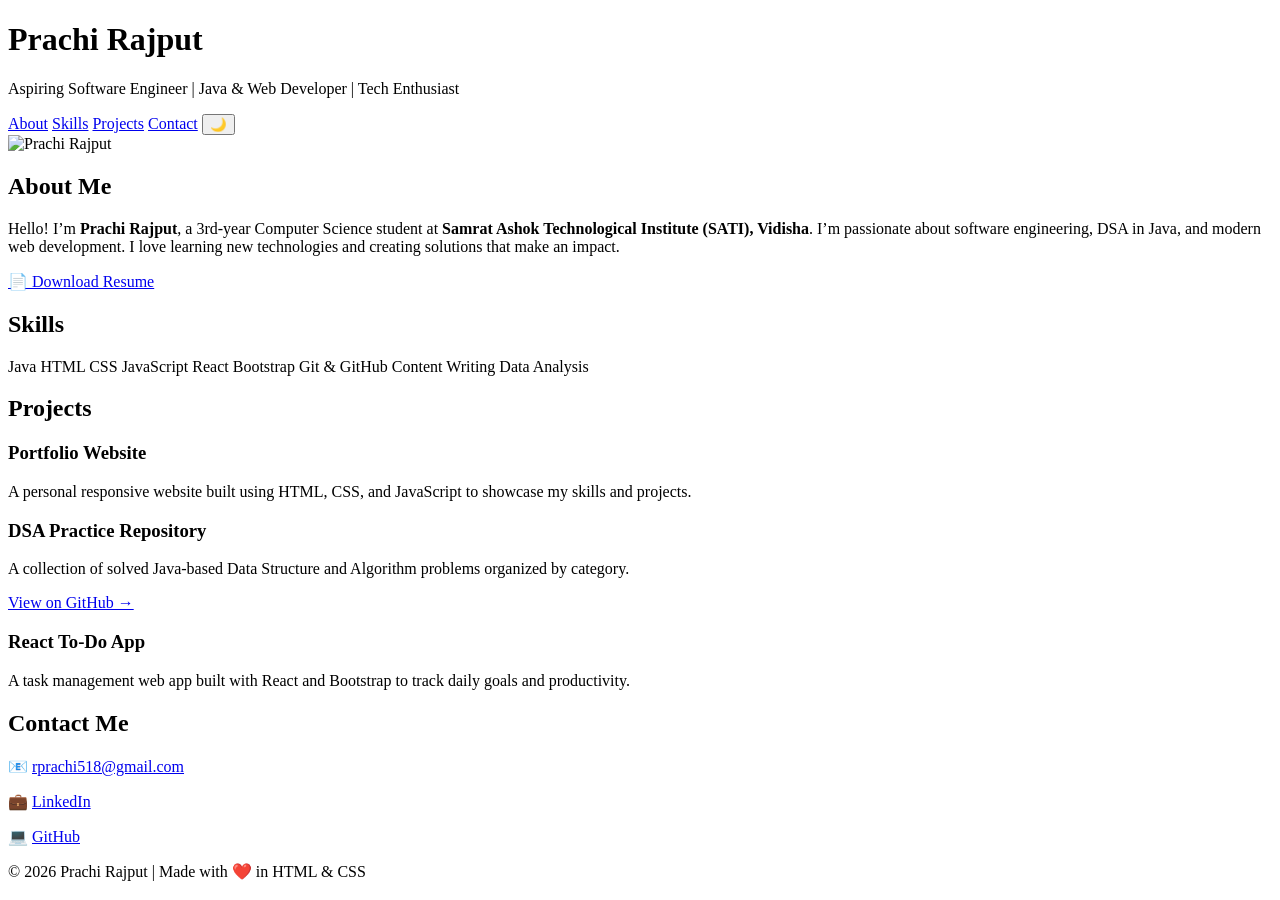
==== Portfolio.html @ 53ac87f7 "Here is my portfolio" ====
<!DOCTYPE html>
<html lang="en">
<head>
  <meta charset="UTF-8">
  <meta name="viewport" content="width=device-width, initial-scale=1.0">
  <title>Prachi Rajput | Portfolio</title>
  <link rel="stylesheet" href="styles.css">
  <link rel="icon" href="photo-placeholder.jpg">
</head>
<body>
  <header>
    <div class="container">
      <h1>Prachi Rajput</h1>
      <p class="subtitle">Aspiring Software Engineer | Java & Web Developer | Tech Enthusiast</p>
      <nav>
        <a href="#about">About</a>
        <a href="#skills">Skills</a>
        <a href="#projects">Projects</a>
        <a href="#contact">Contact</a>
        <button id="theme-toggle">🌙</button>
      </nav>
    </div>
  </header>

  <section id="about" class="section">
    <div class="container">
      <img src="photo-placeholder.jpg" alt="Prachi Rajput" class="profile-pic">
      <h2>About Me</h2>
      <p>
        Hello! I’m <strong>Prachi Rajput</strong>, a 3rd-year Computer Science student at
        <strong>Samrat Ashok Technological Institute (SATI), Vidisha</strong>.  
        I’m passionate about software engineering, DSA in Java, and modern web development.  
        I love learning new technologies and creating solutions that make an impact.
      </p>
      <a href="RESUME2.pdf" class="btn" download>📄 Download Resume</a>
    </div>
  </section>

  <section id="skills" class="section alt-bg">
    <div class="container">
      <h2>Skills</h2>
      <div class="skills-list">
        <span>Java</span>
        <span>HTML</span>
        <span>CSS</span>
        <span>JavaScript</span>
        <span>React</span>
        <span>Bootstrap</span>
        <span>Git & GitHub</span>
        <span>Content Writing</span>
        <span>Data Analysis</span>
      </div>
    </div>
  </section>

  <section id="projects" class="section">
    <div class="container">
      <h2>Projects</h2>
      <div class="projects">
        <div class="project-card">
          <h3>Portfolio Website</h3>
          <p>A personal responsive website built using HTML, CSS, and JavaScript to showcase my skills and projects.</p>
        </div>
        <div class="project-card">
          <h3>DSA Practice Repository</h3>
          <p>A collection of solved Java-based Data Structure and Algorithm problems organized by category.</p>
          <a href="https://github.com/Prachi088" target="_blank">View on GitHub →</a>
        </div>
        <div class="project-card">
          <h3>React To-Do App</h3>
          <p>A task management web app built with React and Bootstrap to track daily goals and productivity.</p>
        </div>
      </div>
    </div>
  </section>

  <section id="contact" class="section alt-bg">
    <div class="container contact">
      <h2>Contact Me</h2>
      <p>📧 <a href="mailto:rprachi518@gmail.com">rprachi518@gmail.com</a></p>
      <p>💼 <a href="https://www.linkedin.com/in/prachi-rajput-023985280" target="_blank">LinkedIn</a></p>
      <p>💻 <a href="https://github.com/Prachi088" target="_blank">GitHub</a></p>
    </div>
  </section>

  <footer>
    <p>© <span id="year"></span> Prachi Rajput | Made with ❤️ in HTML & CSS</p>
  </footer>

  <script>
    // Update year automatically
    document.getElementById('year').textContent = new Date().getFullYear();

    // Dark mode toggle
    const toggle = document.getElementById('theme-toggle');
    toggle.addEventListener('click', () => {
      document.body.classList.toggle('dark');
      toggle.textContent = document.body.classList.contains('dark') ? '☀️' : '🌙';
    });
  </script>
</body>
</html>
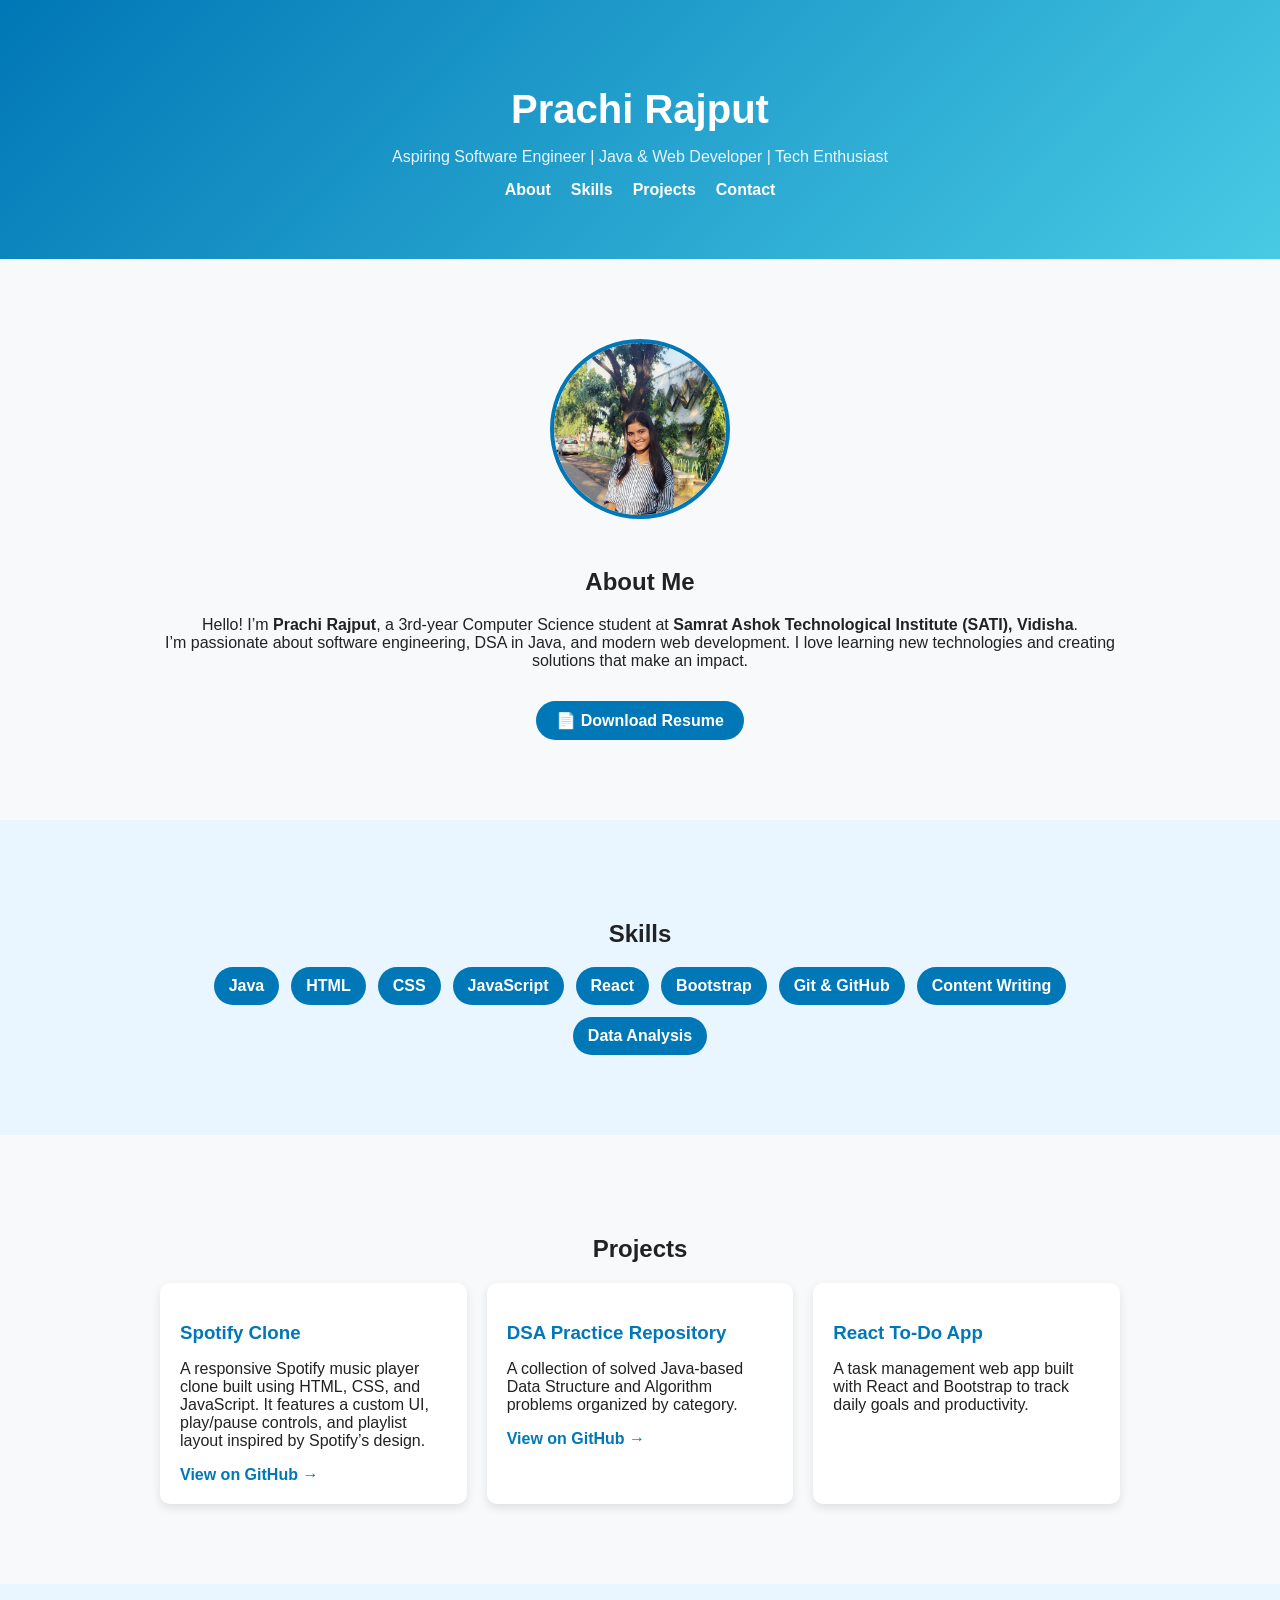
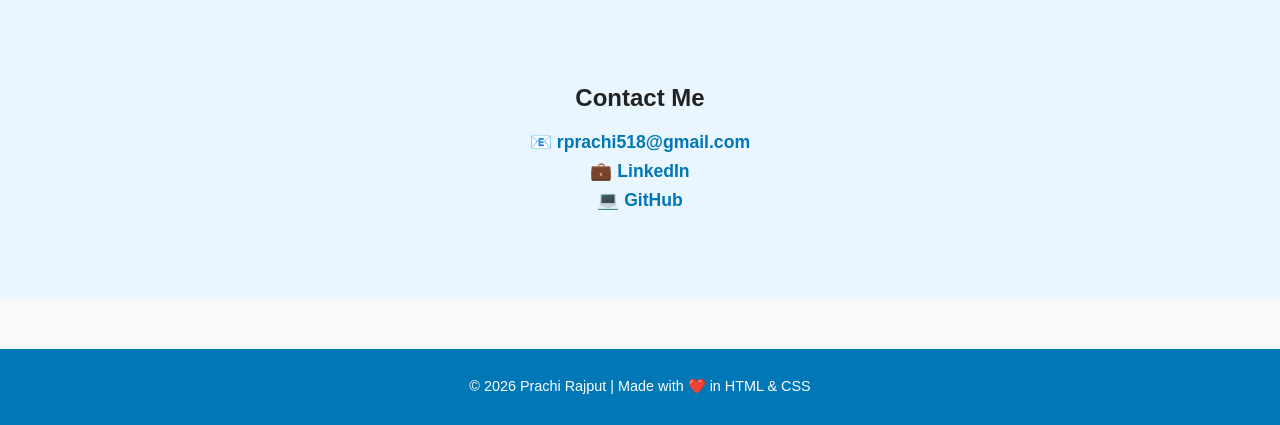
==== commit dbc28f09: "Here are the new changes for the better portfolio" ====
--- a/Portfolio.html
+++ b/Portfolio.html
@@ -1,11 +1,11 @@
 <!DOCTYPE html>
 <html lang="en">
 <head>
-  <meta charset="UTF-8">
-  <meta name="viewport" content="width=device-width, initial-scale=1.0">
+  <meta charset="UTF-8" />
+  <meta name="viewport" content="width=device-width, initial-scale=1.0" />
   <title>Prachi Rajput | Portfolio</title>
-  <link rel="stylesheet" href="styles.css">
-  <link rel="icon" href="photo-placeholder.jpg">
+  <link rel="stylesheet" href="styles.css" />
+  <link rel="icon" href="photo-placeholder.jpg" />
 </head>
 <body>
   <header>
@@ -17,19 +17,18 @@
         <a href="#skills">Skills</a>
         <a href="#projects">Projects</a>
         <a href="#contact">Contact</a>
-        <button id="theme-toggle">🌙</button>
       </nav>
     </div>
   </header>
 
   <section id="about" class="section">
     <div class="container">
-      <img src="photo-placeholder.jpg" alt="Prachi Rajput" class="profile-pic">
+      <img src="photo-placeholder.jpg" alt="Prachi Rajput" class="profile-pic" />
       <h2>About Me</h2>
       <p>
         Hello! I’m <strong>Prachi Rajput</strong>, a 3rd-year Computer Science student at
-        <strong>Samrat Ashok Technological Institute (SATI), Vidisha</strong>.  
-        I’m passionate about software engineering, DSA in Java, and modern web development.  
+        <strong>Samrat Ashok Technological Institute (SATI), Vidisha</strong>.<br />
+        I’m passionate about software engineering, DSA in Java, and modern web development.
         I love learning new technologies and creating solutions that make an impact.
       </p>
       <a href="RESUME2.pdf" class="btn" download>📄 Download Resume</a>
@@ -58,17 +57,27 @@
       <h2>Projects</h2>
       <div class="projects">
         <div class="project-card">
-          <h3>Portfolio Website</h3>
-          <p>A personal responsive website built using HTML, CSS, and JavaScript to showcase my skills and projects.</p>
+          <h3>Spotify Clone</h3>
+          <p>
+            A responsive Spotify music player clone built using HTML, CSS, and JavaScript.
+            It features a custom UI, play/pause controls, and playlist layout inspired by Spotify’s design.
+          </p>
+          <a href="https://github.com/Prachi088/spotify-clone" target="_blank">View on GitHub →</a>
         </div>
+
         <div class="project-card">
           <h3>DSA Practice Repository</h3>
-          <p>A collection of solved Java-based Data Structure and Algorithm problems organized by category.</p>
+          <p>
+            A collection of solved Java-based Data Structure and Algorithm problems organized by category.
+          </p>
           <a href="https://github.com/Prachi088" target="_blank">View on GitHub →</a>
         </div>
+
         <div class="project-card">
           <h3>React To-Do App</h3>
-          <p>A task management web app built with React and Bootstrap to track daily goals and productivity.</p>
+          <p>
+            A task management web app built with React and Bootstrap to track daily goals and productivity.
+          </p>
         </div>
       </div>
     </div>
@@ -90,13 +99,6 @@
   <script>
     // Update year automatically
     document.getElementById('year').textContent = new Date().getFullYear();
-
-    // Dark mode toggle
-    const toggle = document.getElementById('theme-toggle');
-    toggle.addEventListener('click', () => {
-      document.body.classList.toggle('dark');
-      toggle.textContent = document.body.classList.contains('dark') ? '☀️' : '🌙';
-    });
   </script>
 </body>
 </html>
--- a/styles.css
+++ b/styles.css
@@ -0,0 +1,220 @@
+/* ---------- Global ---------- */
+* {
+  box-sizing: border-box;
+  scroll-behavior: smooth;
+}
+
+body {
+  font-family: 'Poppins', sans-serif;
+  margin: 0;
+  background-color: #f8f9fa;
+  color: #222;
+  transition: background 0.3s ease, color 0.3s ease;
+}
+
+/* Dark Mode */
+body.dark {
+  background-color: #121212;
+  color: #e0e0e0;
+}
+
+.container {
+  max-width: 1000px;
+  margin: auto;
+  padding: 20px;
+}
+
+.section {
+  padding: 60px 20px;
+  text-align: center;
+}
+
+.alt-bg {
+  background: #e9f5ff;
+}
+
+body.dark .alt-bg {
+  background: #1a1a1a;
+}
+
+/* ---------- Header ---------- */
+header {
+  background: linear-gradient(135deg, #0077b6, #48cae4);
+  color: white;
+  padding: 40px 0;
+  text-align: center;
+}
+
+header h1 {
+  font-size: 2.5rem;
+  margin-bottom: 5px;
+}
+
+.subtitle {
+  font-size: 1rem;
+  opacity: 0.9;
+  margin-bottom: 15px;
+}
+
+nav {
+  display: flex;
+  justify-content: center;
+  flex-wrap: wrap;
+  gap: 20px;
+}
+
+nav a {
+  color: white;
+  text-decoration: none;
+  font-weight: 600;
+}
+
+nav a:hover {
+  text-decoration: underline;
+}
+
+#theme-toggle {
+  background: none;
+  border: 2px solid white;
+  color: white;
+  border-radius: 50%;
+  font-size: 1rem;
+  width: 35px;
+  height: 35px;
+  cursor: pointer;
+}
+
+/* ---------- About Section ---------- */
+.profile-pic {
+  width: 150px;
+  height: 150px;
+  border-radius: 50%;
+  margin-bottom: 20px;
+  border: 3px solid #0077b6;
+  object-fit: cover;
+}
+
+.btn {
+  display: inline-block;
+  background: #0077b6;
+  color: white;
+  padding: 10px 20px;
+  border-radius: 25px;
+  text-decoration: none;
+  font-weight: bold;
+  margin-top: 15px;
+  transition: background 0.3s ease;
+}
+
+.btn:hover {
+  background: #005f87;
+}
+
+/* ---------- Skills ---------- */
+.skills-list {
+  display: flex;
+  flex-wrap: wrap;
+  justify-content: center;
+  gap: 12px;
+}
+
+.skills-list span {
+  background: #0077b6;
+  color: white;
+  padding: 10px 15px;
+  border-radius: 20px;
+  font-weight: 600;
+}
+
+body.dark .skills-list span {
+  background: #219ebc;
+}
+
+/* ---------- Projects ---------- */
+.projects {
+  display: grid;
+  grid-template-columns: repeat(auto-fit, minmax(260px, 1fr));
+  gap: 20px;
+}
+
+.project-card {
+  background: white;
+  padding: 20px;
+  border-radius: 10px;
+  box-shadow: 0 4px 10px rgba(0, 0, 0, 0.1);
+  text-align: left;
+  transition: transform 0.3s ease;
+}
+
+body.dark .project-card {
+  background: #1e1e1e;
+  color: #ddd;
+}
+
+.project-card:hover {
+  transform: translateY(-5px);
+}
+
+.project-card h3 {
+  color: #0077b6;
+  margin-bottom: 10px;
+}
+
+.project-card a {
+  color: #0077b6;
+  font-weight: bold;
+  text-decoration: none;
+}
+
+.project-card a:hover {
+  text-decoration: underline;
+}
+
+/* ---------- Contact ---------- */
+.contact p {
+  font-size: 1.1rem;
+  margin: 8px 0;
+}
+
+.contact a {
+  color: #0077b6;
+  text-decoration: none;
+  font-weight: 600;
+}
+
+.contact a:hover {
+  text-decoration: underline;
+}
+
+/* ---------- Footer ---------- */
+footer {
+  background: #0077b6;
+  color: white;
+  text-align: center;
+  padding: 15px 0;
+  margin-top: 50px;
+  font-size: 0.9rem;
+}
+/* ----- Profile Image Hover Effect ----- */
+/* ----- Profile Image Hover Effect (Enhanced) ----- */
+.profile-pic {
+  width: 180px;              /* increased default size */
+  height: 180px;
+  border-radius: 50%;
+  margin-bottom: 25px;
+  border: 4px solid #0077b6;
+  object-fit: cover;
+  transition: transform 0.4s ease, box-shadow 0.4s ease;
+  cursor: pointer;
+}
+
+/* Hover: enlarge more noticeably */
+.profile-pic:hover {
+  transform: scale(1.25);    /* increased zoom amount */
+  box-shadow: 0 10px 25px rgba(0, 0, 0, 0.3);
+}
+
+/* When clicked: gentle shrink */
+.profile-pic:active {
+  transform: scale(1.15);
+}
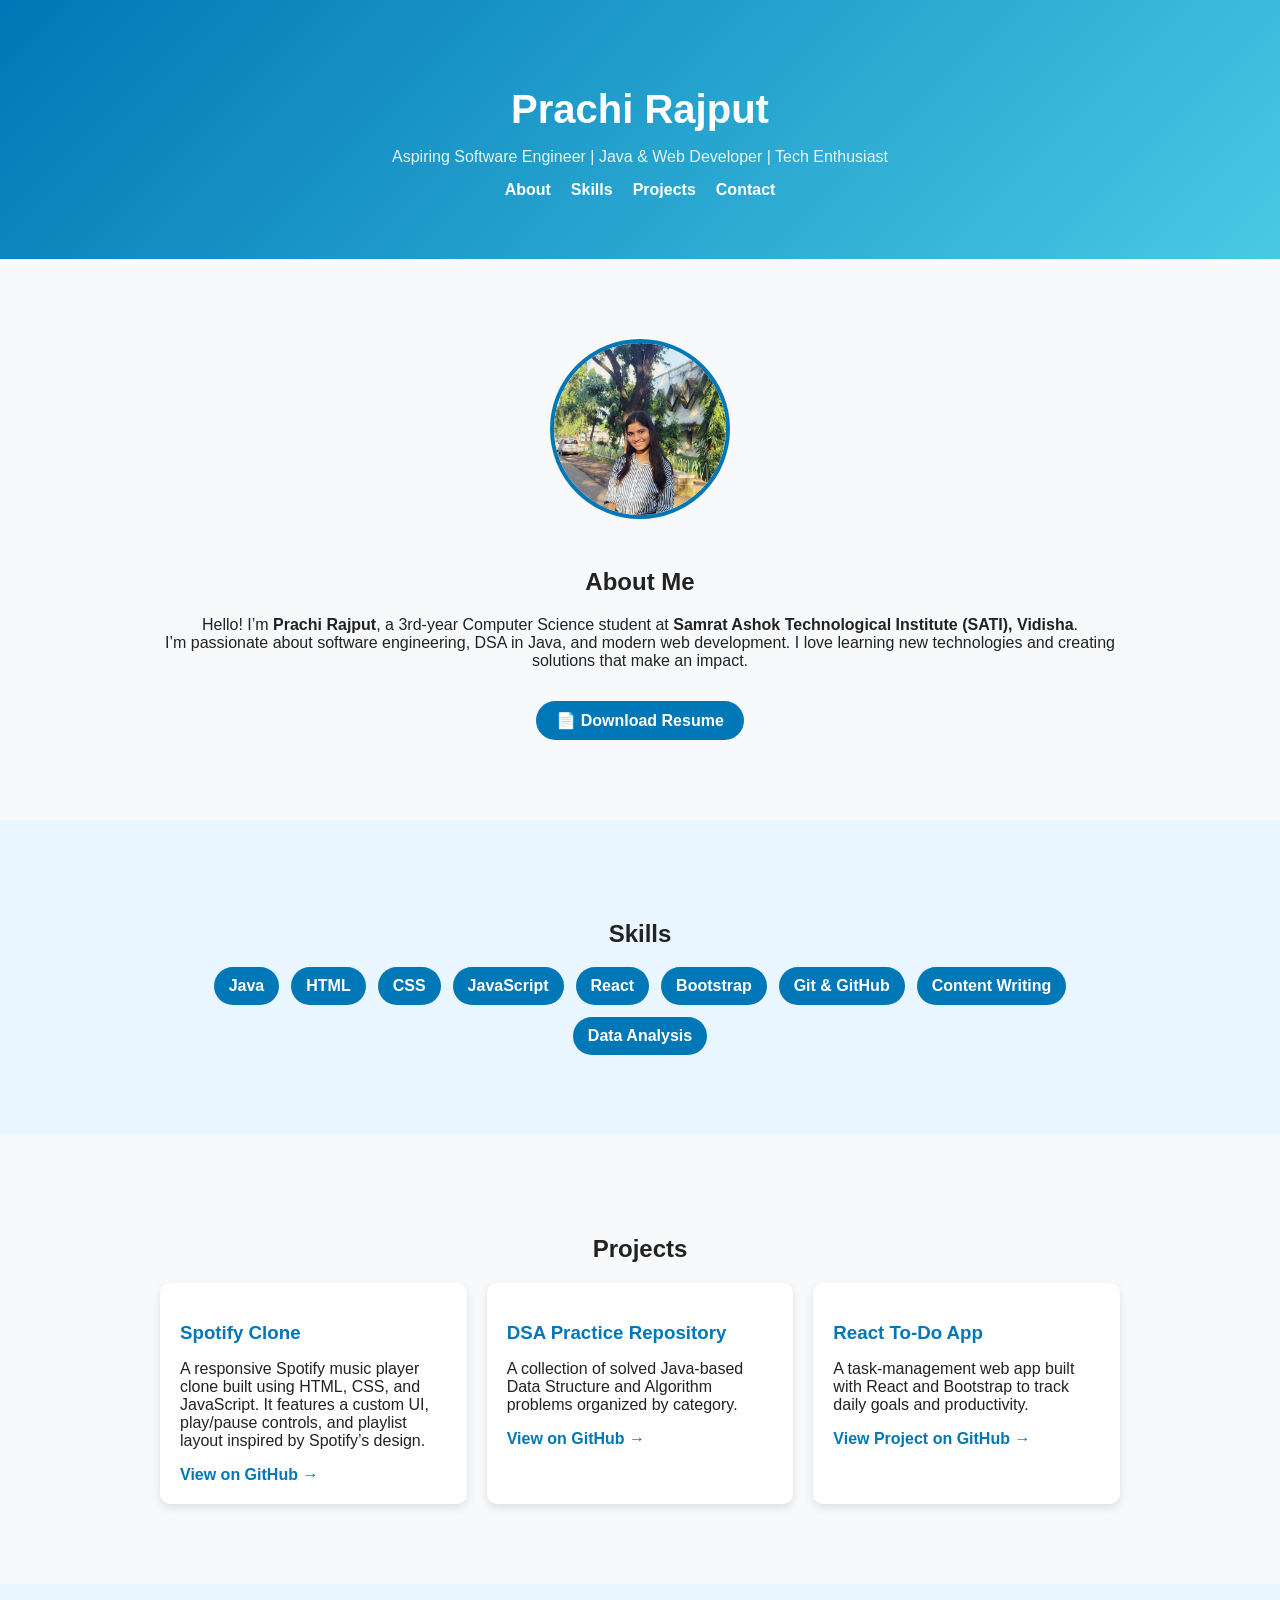
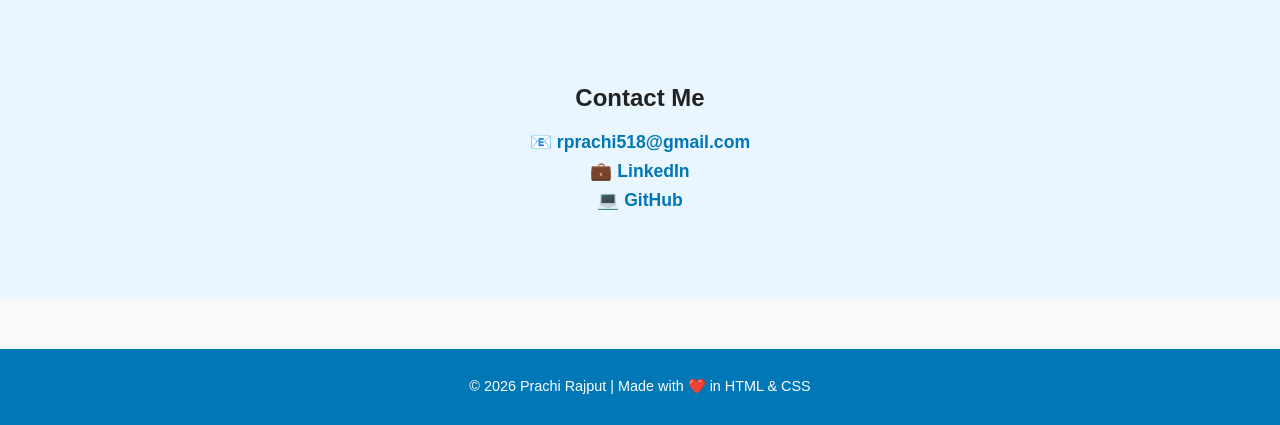
==== commit a2313599: "Added built To-Do app" ====
--- a/Portfolio.html
+++ b/Portfolio.html
@@ -74,11 +74,14 @@
         </div>
 
         <div class="project-card">
-          <h3>React To-Do App</h3>
-          <p>
-            A task management web app built with React and Bootstrap to track daily goals and productivity.
-          </p>
-        </div>
+  <h3>React To-Do App</h3>
+  <p>
+    A task-management web app built with React and Bootstrap to track daily goals and productivity.
+  </p>
+  <a href="https://github.com/Prachi088/my-portfolio/tree/main/todo-app" target="_blank">
+    View Project on GitHub →
+  </a>
+</div>
       </div>
     </div>
   </section>
